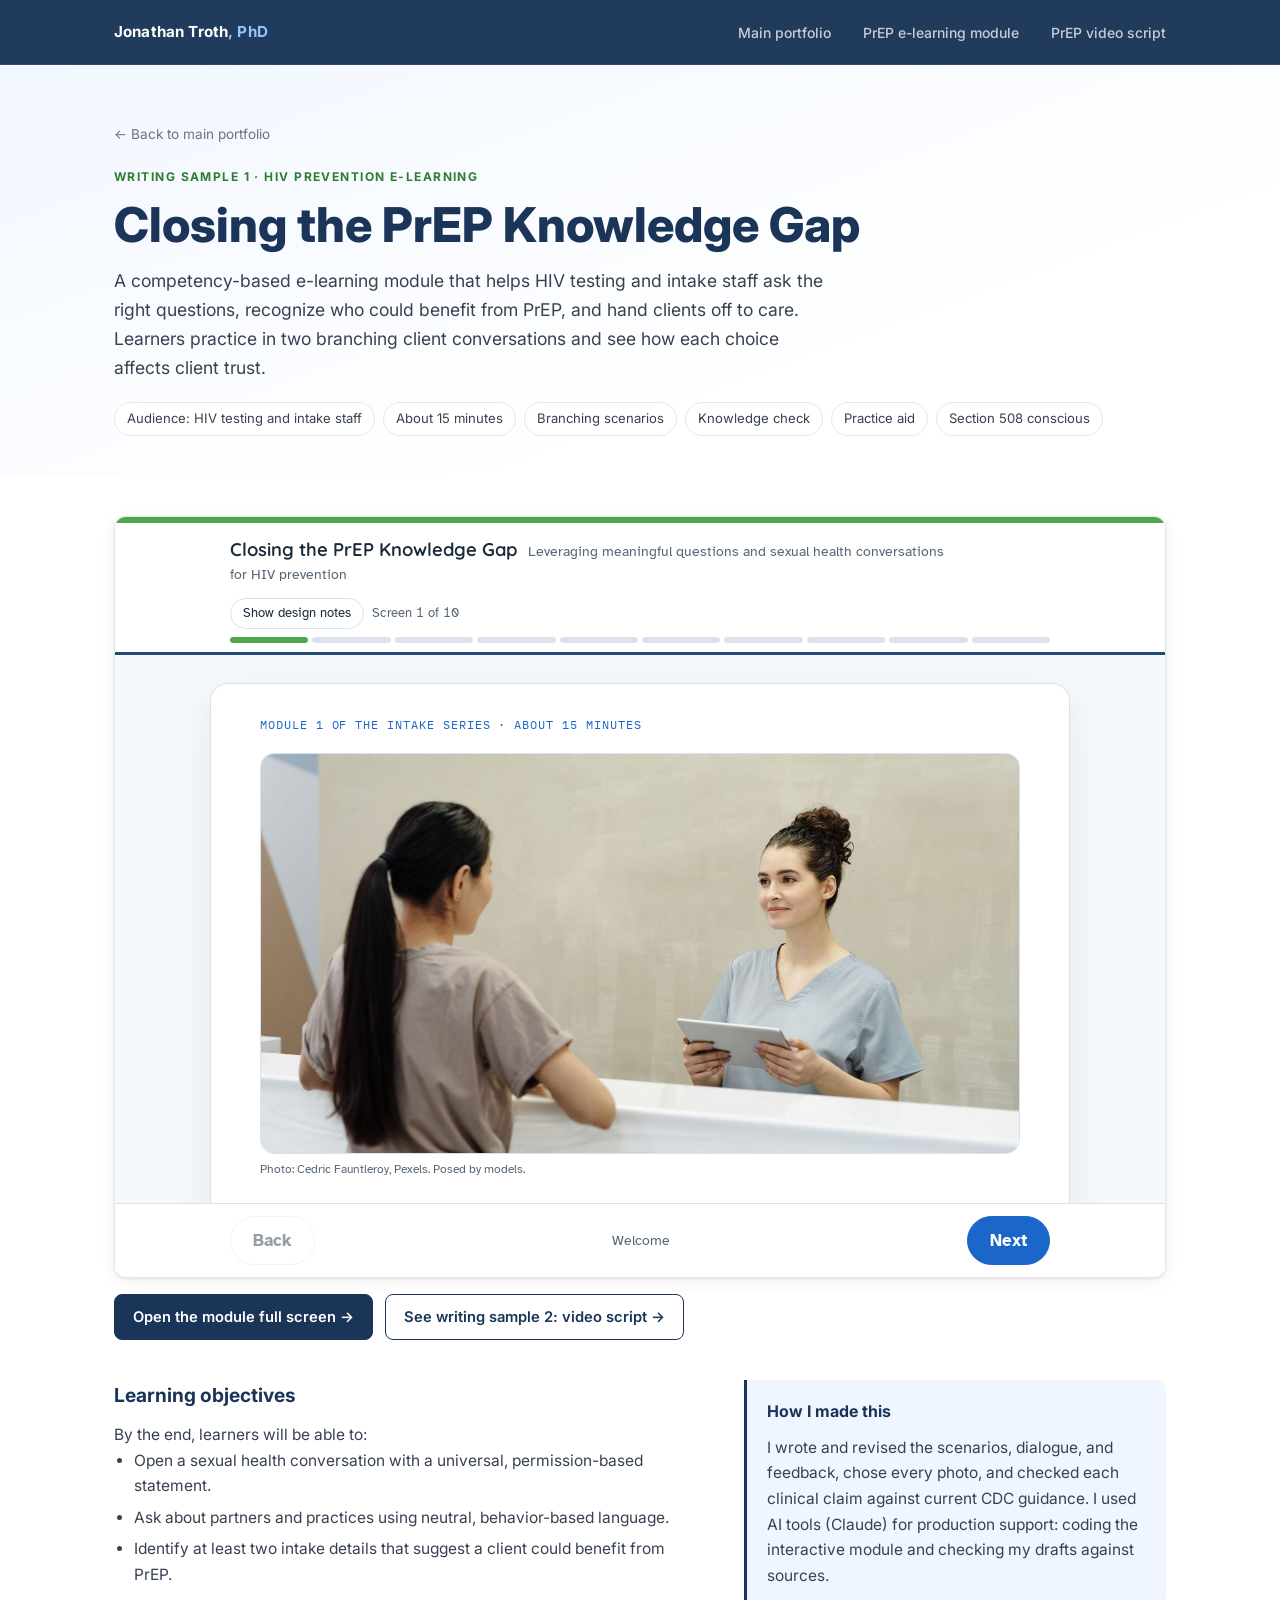
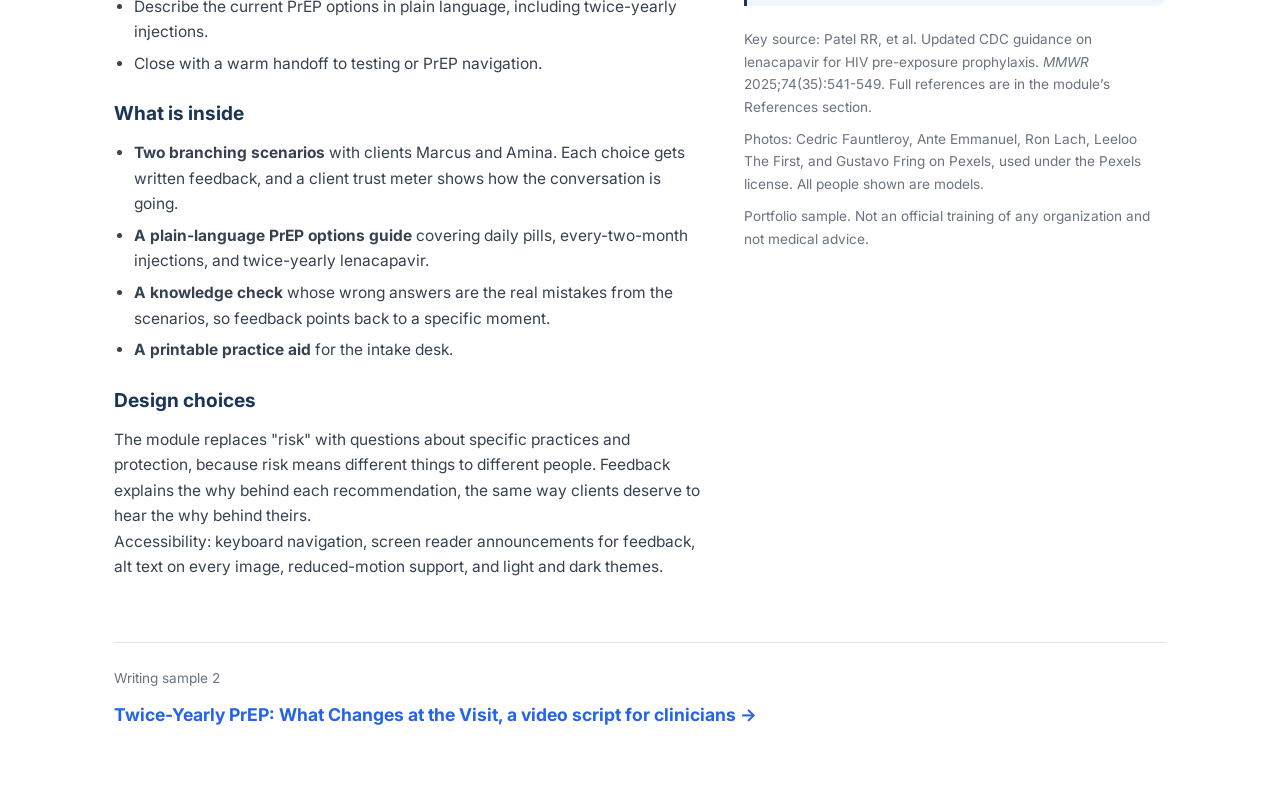
==== prep-module/index.html @ f5757226 "Add files via upload" ====
<!DOCTYPE html>
<html lang="en">
<head>
<meta charset="UTF-8">
<meta name="viewport" content="width=device-width, initial-scale=1.0">
<meta name="robots" content="noindex">
<title>Closing the PrEP Knowledge Gap | E-Learning Sample | Jonathan Troth, PhD</title>
<meta name="description" content="Competency-based e-learning module for HIV testing and intake staff on sexual health conversations and PrEP, written by Jonathan Troth, PhD.">
<link rel="preconnect" href="https://fonts.googleapis.com">
<link href="https://fonts.googleapis.com/css2?family=Inter:wght@400;500;600;700;800&display=swap" rel="stylesheet">
<link rel="stylesheet" href="../style.css">
<style>
.s-hero{padding:120px 0 40px;background:linear-gradient(160deg,var(--blue-pale) 0%,#fff 70%)}
.s-back{display:inline-flex;gap:6px;font-size:.85rem;color:var(--ink-lt);margin-bottom:22px}
.s-eyebrow{font-size:.75rem;font-weight:700;letter-spacing:.12em;text-transform:uppercase;color:#2e7d32;margin-bottom:10px}
.s-title{font-size:clamp(1.9rem,4.5vw,3rem);font-weight:800;color:var(--navy);line-height:1.15;margin-bottom:14px}
.s-lede{font-size:1.1rem;color:var(--ink-mid);max-width:720px}
.s-meta{display:flex;flex-wrap:wrap;gap:8px;margin-top:20px}
.s-meta span{background:#fff;border:1px solid var(--rule);border-radius:999px;padding:5px 12px;font-size:.82rem;color:var(--ink-mid)}
.s-main{padding:40px 0 80px}
.s-frame{border:1px solid var(--rule);border-radius:12px;overflow:hidden;box-shadow:var(--shadow);background:#fff}
.s-frame iframe{display:block;width:100%;height:760px;border:0}
.s-frame video{display:block;width:100%;height:auto;background:#000}
.s-actions{display:flex;flex-wrap:wrap;gap:12px;margin:16px 0 40px}
.s-btn{display:inline-block;padding:10px 18px;border-radius:8px;font-weight:600;font-size:.92rem;border:1px solid var(--navy);color:var(--navy)}
.s-btn.primary{background:var(--navy);color:#fff}
.s-btn:hover{text-decoration:none;opacity:.9}
.s-grid{display:grid;grid-template-columns:1.4fr 1fr;gap:40px}
.s-grid h2{font-size:1.2rem;color:var(--navy);margin:0 0 10px}
.s-grid p,.s-grid li{color:var(--ink-mid);font-size:.97rem}
.s-grid ul{padding-left:20px;margin-bottom:22px}
.s-grid li{margin-bottom:6px}
.s-block{margin-bottom:22px}
.s-note{background:var(--blue-pale);border-left:3px solid var(--navy);border-radius:0 10px 10px 0;padding:18px 20px;margin-bottom:22px}
.s-note h2{font-size:1rem}
.s-small{font-size:.85rem!important;color:var(--ink-lt)!important;margin-bottom:10px}
.s-next{margin-top:40px;padding-top:24px;border-top:1px solid var(--rule)}
@media(max-width:820px){.s-grid{grid-template-columns:1fr;gap:8px}.s-frame iframe{height:640px}.s-hero{padding-top:96px}}
</style>
</head>
<body>
<nav id="nav" role="navigation" aria-label="Main navigation">
  <div class="container nav-inner">
    <a href="../index.html" class="nav-logo">Jonathan Troth<span>, PhD</span></a>
    <ul class="nav-links" role="list">
      <li><a href="../index.html">Main portfolio</a></li>
      <li><a href="../prep-module/">PrEP e-learning module</a></li>
      <li><a href="../prep-video/">PrEP video script</a></li>
    </ul>
  </div>
</nav>
<header class="s-hero">
  <div class="container">
    <a href="../index.html" class="s-back">&larr; Back to main portfolio</a>
    <p class="s-eyebrow">Writing sample 1 &middot; HIV prevention e-learning</p>
    <h1 class="s-title">Closing the PrEP Knowledge Gap</h1>
    <p class="s-lede">A competency-based e-learning module that helps HIV testing and intake staff ask the right questions, recognize who could benefit from PrEP, and hand clients off to care. Learners practice in two branching client conversations and see how each choice affects client trust.</p>
    <div class="s-meta"><span>Audience: HIV testing and intake staff</span><span>About 15 minutes</span><span>Branching scenarios</span><span>Knowledge check</span><span>Practice aid</span><span>Section 508 conscious</span></div>
  </div>
</header>
<main class="s-main">
  <div class="container">
    <div class="s-frame"><iframe src="module.html" title="Closing the PrEP Knowledge Gap, interactive e-learning module" loading="lazy"></iframe></div>
    <div class="s-actions"><a class="s-btn primary" href="module.html" target="_blank" rel="noopener">Open the module full screen &rarr;</a><a class="s-btn" href="../prep-video/">See writing sample 2: video script &rarr;</a></div>
    <div class="s-grid">
      <div><div class="s-block"><h2>Learning objectives</h2><p>By the end, learners will be able to:</p><ul>
<li>Open a sexual health conversation with a universal, permission-based statement.</li>
<li>Ask about partners and practices using neutral, behavior-based language.</li>
<li>Identify at least two intake details that suggest a client could benefit from PrEP.</li>
<li>Describe the current PrEP options in plain language, including twice-yearly injections.</li>
<li>Close with a warm handoff to testing or PrEP navigation.</li></ul></div>
<div class="s-block"><h2>What is inside</h2><ul>
<li><strong>Two branching scenarios</strong> with clients Marcus and Amina. Each choice gets written feedback, and a client trust meter shows how the conversation is going.</li>
<li><strong>A plain-language PrEP options guide</strong> covering daily pills, every-two-month injections, and twice-yearly lenacapavir.</li>
<li><strong>A knowledge check</strong> whose wrong answers are the real mistakes from the scenarios, so feedback points back to a specific moment.</li>
<li><strong>A printable practice aid</strong> for the intake desk.</li></ul></div>
<div class="s-block"><h2>Design choices</h2><p>The module replaces "risk" with questions about specific practices and protection, because risk means different things to different people. Feedback explains the why behind each recommendation, the same way clients deserve to hear the why behind theirs.</p>
<p>Accessibility: keyboard navigation, screen reader announcements for feedback, alt text on every image, reduced-motion support, and light and dark themes.</p></div></div>
      <div><div class="s-note"><h2>How I made this</h2><p>I wrote and revised the scenarios, dialogue, and feedback, chose every photo, and checked each clinical claim against current CDC guidance. I used AI tools (Claude) for production support: coding the interactive module and checking my drafts against sources.</p></div>
<p class="s-small">Key source: Patel RR, et al. Updated CDC guidance on lenacapavir for HIV pre-exposure prophylaxis. <em>MMWR</em> 2025;74(35):541-549. Full references are in the module&rsquo;s References section.</p>
<p class="s-small">Photos: Cedric Fauntleroy, Ante Emmanuel, Ron Lach, Leeloo The First, and Gustavo Fring on Pexels, used under the Pexels license. All people shown are models.</p>
<p class="s-small">Portfolio sample. Not an official training of any organization and not medical advice.</p></div>
    </div>
    <div class="s-next"><p class="s-small">Writing sample 2</p><a href="../prep-video/" style="font-weight:700;font-size:1.1rem">Twice-Yearly PrEP: What Changes at the Visit, a video script for clinicians &rarr;</a></div>
  </div>
</main>
</body>
</html>
---- style.css ----
/* ============================================================
   Brian Jonathan Troth — Portfolio
   style.css
   ============================================================ */

/* --- Reset & Base ----------------------------------------- */
*, *::before, *::after { box-sizing: border-box; margin: 0; padding: 0; }

:root {
  --navy:      #1a3558;
  --blue:      #2563eb;
  --blue-mid:  #1d4ed8;
  --blue-lt:   #dbeafe;
  --blue-pale: #f0f6ff;
  --ink:       #111827;
  --ink-mid:   #374151;
  --ink-lt:    #6b7280;
  --rule:      #e5e7eb;
  --white:     #ffffff;
  --radius:    8px;
  --shadow:    0 1px 3px rgba(0,0,0,.08), 0 4px 16px rgba(0,0,0,.06);
  --shadow-md: 0 4px 12px rgba(0,0,0,.10), 0 12px 32px rgba(0,0,0,.08);
  --transition: .2s ease;
  --font: 'Inter', system-ui, -apple-system, sans-serif;
}

html { scroll-behavior: smooth; font-size: 16px; }

body {
  font-family: var(--font);
  color: var(--ink);
  background: var(--white);
  line-height: 1.65;
  -webkit-font-smoothing: antialiased;
}

img { display: block; max-width: 100%; }
a { color: var(--blue); text-decoration: none; }
a:hover { text-decoration: underline; }

/* --- Layout helpers --------------------------------------- */
.container {
  max-width: 1100px;
  margin: 0 auto;
  padding: 0 24px;
}

section { padding: 96px 0; }
section:nth-child(even) { background: var(--blue-pale); }

.section-label {
  font-size: .75rem;
  font-weight: 700;
  letter-spacing: .12em;
  text-transform: uppercase;
  color: var(--blue);
  margin-bottom: 12px;
}

.section-title {
  font-size: clamp(1.75rem, 3vw, 2.5rem);
  font-weight: 800;
  color: var(--navy);
  line-height: 1.2;
  margin-bottom: 16px;
}

.section-intro {
  font-size: 1.1rem;
  color: var(--ink-mid);
  max-width: 640px;
  margin-bottom: 56px;
}

/* --- Navigation ------------------------------------------- */
#nav {
  position: fixed;
  top: 0; left: 0; right: 0;
  z-index: 100;
  background: rgba(26, 53, 88, .97);
  backdrop-filter: blur(8px);
  -webkit-backdrop-filter: blur(8px);
  border-bottom: 1px solid rgba(255,255,255,.08);
  transition: box-shadow var(--transition);
}

#nav.scrolled { box-shadow: 0 2px 16px rgba(0,0,0,.18); }

.nav-inner {
  display: flex;
  align-items: center;
  justify-content: space-between;
  height: 64px;
}

.nav-logo {
  font-size: .95rem;
  font-weight: 700;
  color: var(--white);
  letter-spacing: .01em;
}
.nav-logo span { color: #93c5fd; }

.nav-links {
  display: flex;
  gap: 32px;
  list-style: none;
}

.nav-links a {
  font-size: .875rem;
  font-weight: 500;
  color: rgba(255,255,255,.75);
  transition: color var(--transition);
}
.nav-links a:hover { color: var(--white); text-decoration: none; }

.nav-cta {
  background: var(--blue);
  color: var(--white) !important;
  padding: 8px 18px;
  border-radius: var(--radius);
  transition: background var(--transition) !important;
}
.nav-cta:hover { background: var(--blue-mid) !important; }

.nav-toggle {
  display: none;
  background: none;
  border: none;
  cursor: pointer;
  padding: 8px;
  flex-direction: column;
  gap: 5px;
}
.nav-toggle span {
  display: block;
  width: 22px; height: 2px;
  background: var(--white);
  border-radius: 2px;
  transition: var(--transition);
}

/* --- Hero ------------------------------------------------- */
#hero {
  min-height: 100vh;
  background: linear-gradient(135deg, #0f1f3d 0%, #1a3558 45%, #1e4a7a 100%);
  display: flex;
  align-items: center;
  padding: 120px 0 80px;
  position: relative;
  overflow: hidden;
}

#hero::before {
  content: '';
  position: absolute;
  inset: 0;
  background:
    radial-gradient(ellipse 60% 60% at 80% 50%, rgba(37,99,235,.18) 0%, transparent 70%),
    radial-gradient(ellipse 40% 40% at 10% 80%, rgba(29,78,216,.12) 0%, transparent 70%);
  pointer-events: none;
}

.hero-inner {
  position: relative;
  max-width: 780px;
}

.hero-eyebrow {
  display: inline-flex;
  align-items: center;
  gap: 8px;
  font-size: .8rem;
  font-weight: 600;
  letter-spacing: .1em;
  text-transform: uppercase;
  color: #93c5fd;
  margin-bottom: 24px;
}
.hero-eyebrow::before {
  content: '';
  display: block;
  width: 32px; height: 2px;
  background: #93c5fd;
  border-radius: 2px;
}

.hero-name {
  font-size: clamp(2.5rem, 6vw, 4.5rem);
  font-weight: 900;
  color: var(--white);
  line-height: 1.05;
  letter-spacing: -.02em;
  margin-bottom: 8px;
}

.hero-credentials {
  font-size: clamp(1rem, 2vw, 1.2rem);
  color: #93c5fd;
  font-weight: 500;
  margin-bottom: 28px;
  letter-spacing: .01em;
}

.hero-tagline {
  font-size: clamp(1.1rem, 2.5vw, 1.5rem);
  font-weight: 300;
  color: rgba(255,255,255,.85);
  line-height: 1.5;
  margin-bottom: 20px;
  max-width: 640px;
}

.hero-tagline strong {
  font-weight: 700;
  color: var(--white);
}

.hero-sub {
  font-size: 1rem;
  color: rgba(255,255,255,.6);
  margin-bottom: 48px;
  max-width: 560px;
}

.hero-actions {
  display: flex;
  gap: 16px;
  flex-wrap: wrap;
}

.btn {
  display: inline-flex;
  align-items: center;
  gap: 8px;
  padding: 14px 28px;
  border-radius: var(--radius);
  font-size: .95rem;
  font-weight: 600;
  cursor: pointer;
  border: none;
  transition: all var(--transition);
  text-decoration: none !important;
}

.btn-primary {
  background: var(--blue);
  color: var(--white);
  box-shadow: 0 4px 14px rgba(37,99,235,.4);
}
.btn-primary:hover {
  background: var(--blue-mid);
  transform: translateY(-1px);
  box-shadow: 0 6px 20px rgba(37,99,235,.5);
}

.btn-ghost {
  background: rgba(255,255,255,.08);
  color: var(--white);
  border: 1px solid rgba(255,255,255,.2);
}
.btn-ghost:hover {
  background: rgba(255,255,255,.14);
  transform: translateY(-1px);
}

.hero-stats {
  display: flex;
  gap: 48px;
  margin-top: 64px;
  padding-top: 40px;
  border-top: 1px solid rgba(255,255,255,.12);
  flex-wrap: wrap;
}

.stat-num {
  font-size: 2rem;
  font-weight: 900;
  color: var(--white);
  line-height: 1;
  margin-bottom: 4px;
}
.stat-num span { color: #93c5fd; }
.stat-label {
  font-size: .8rem;
  color: rgba(255,255,255,.55);
  font-weight: 500;
  text-transform: uppercase;
  letter-spacing: .06em;
}

/* --- About ------------------------------------------------ */
#about .about-grid {
  display: grid;
  grid-template-columns: 1fr 1fr;
  gap: 64px;
  align-items: start;
}

.about-body p {
  color: var(--ink-mid);
  font-size: 1.05rem;
  margin-bottom: 20px;
  line-height: 1.75;
}
.about-body p:last-child { margin-bottom: 0; }

.about-body strong { color: var(--navy); font-weight: 700; }

.about-aside { display: flex; flex-direction: column; gap: 24px; }

.skill-group h4 {
  font-size: .7rem;
  font-weight: 700;
  letter-spacing: .1em;
  text-transform: uppercase;
  color: var(--blue);
  margin-bottom: 12px;
}

.skill-tags {
  display: flex;
  flex-wrap: wrap;
  gap: 8px;
}

.tag {
  background: var(--blue-lt);
  color: var(--navy);
  font-size: .8rem;
  font-weight: 600;
  padding: 5px 12px;
  border-radius: 20px;
}

.cert-list {
  list-style: none;
  display: flex;
  flex-direction: column;
  gap: 10px;
}
.cert-list li {
  display: flex;
  align-items: flex-start;
  gap: 10px;
  font-size: .875rem;
  color: var(--ink-mid);
}
.cert-list li::before {
  content: '✓';
  color: var(--blue);
  font-weight: 700;
  flex-shrink: 0;
  margin-top: 1px;
}

/* --- Portfolio -------------------------------------------- */
#work .filter-bar {
  display: flex;
  gap: 8px;
  flex-wrap: wrap;
  margin-bottom: 40px;
}

.filter-btn {
  background: none;
  border: 1.5px solid var(--rule);
  color: var(--ink-lt);
  font-size: .8rem;
  font-weight: 600;
  padding: 7px 16px;
  border-radius: 20px;
  cursor: pointer;
  transition: all var(--transition);
  font-family: var(--font);
  letter-spacing: .02em;
}
.filter-btn:hover { border-color: var(--blue); color: var(--blue); }
.filter-btn.active {
  background: var(--blue);
  border-color: var(--blue);
  color: var(--white);
}

.work-grid {
  display: grid;
  grid-template-columns: repeat(auto-fill, minmax(320px, 1fr));
  gap: 24px;
}

.work-card {
  background: var(--white);
  border: 1px solid var(--rule);
  border-radius: 12px;
  overflow: hidden;
  transition: all var(--transition);
  display: flex;
  flex-direction: column;
}
.work-card:hover {
  transform: translateY(-4px);
  box-shadow: var(--shadow-md);
  border-color: #bfdbfe;
}

.card-stripe {
  height: 4px;
  background: linear-gradient(90deg, var(--blue), #60a5fa);
}
.card-stripe.health { background: linear-gradient(90deg, #0f766e, #14b8a6); }
.card-stripe.learning { background: linear-gradient(90deg, #7c3aed, #a78bfa); }
.card-stripe.research { background: linear-gradient(90deg, #1d4ed8, #60a5fa); }

.card-body {
  padding: 28px;
  flex: 1;
  display: flex;
  flex-direction: column;
}

.card-category {
  font-size: .7rem;
  font-weight: 700;
  letter-spacing: .1em;
  text-transform: uppercase;
  margin-bottom: 10px;
}
.card-category.health { color: #0f766e; }
.card-category.learning { color: #7c3aed; }
.card-category.research { color: #1d4ed8; }

.card-title {
  font-size: 1.05rem;
  font-weight: 700;
  color: var(--navy);
  margin-bottom: 10px;
  line-height: 1.3;
}

.card-desc {
  font-size: .9rem;
  color: var(--ink-mid);
  line-height: 1.6;
  margin-bottom: 20px;
  flex: 1;
}

.card-outcome {
  background: var(--blue-pale);
  border-left: 3px solid var(--blue);
  padding: 10px 14px;
  border-radius: 0 var(--radius) var(--radius) 0;
  font-size: .8rem;
  color: var(--navy);
  font-weight: 600;
  margin-bottom: 20px;
}
.card-outcome.health { background: #f0fdfa; border-color: #0f766e; color: #134e4a; }
.card-outcome.learning { background: #f5f3ff; border-color: #7c3aed; color: #3b0764; }

.card-link {
  display: inline-flex;
  align-items: center;
  gap: 6px;
  font-size: .85rem;
  font-weight: 600;
  color: var(--blue);
  margin-top: auto;
}
.card-link svg { transition: transform var(--transition); }
.card-link:hover svg { transform: translateX(3px); }
.card-link:hover { text-decoration: none; }

/* --- Publications ----------------------------------------- */
#publications .pub-grid {
  display: grid;
  gap: 16px;
}

.pub-item {
  background: var(--white);
  border: 1px solid var(--rule);
  border-radius: var(--radius);
  padding: 24px 28px;
  display: flex;
  gap: 20px;
  align-items: flex-start;
  transition: all var(--transition);
}
.pub-item:hover { border-color: #bfdbfe; box-shadow: var(--shadow); }

.pub-icon {
  width: 40px; height: 40px;
  background: var(--blue-lt);
  border-radius: 8px;
  display: flex;
  align-items: center;
  justify-content: center;
  flex-shrink: 0;
  color: var(--blue);
}

.pub-content { flex: 1; }

.pub-title {
  font-size: .95rem;
  font-weight: 700;
  color: var(--navy);
  margin-bottom: 4px;
  line-height: 1.4;
}

.pub-meta {
  font-size: .8rem;
  color: var(--ink-lt);
  margin-bottom: 6px;
}

.pub-desc {
  font-size: .875rem;
  color: var(--ink-mid);
  line-height: 1.55;
}

.pub-tag {
  display: inline-block;
  font-size: .7rem;
  font-weight: 700;
  letter-spacing: .06em;
  text-transform: uppercase;
  background: var(--blue-lt);
  color: var(--blue);
  padding: 3px 10px;
  border-radius: 10px;
  margin-top: 8px;
}
.pub-tag.peer { background: #dcfce7; color: #166534; }
.pub-tag.public { background: #fef9c3; color: #854d0e; }

/* --- Experience ------------------------------------------- */
#experience .timeline {
  display: grid;
  gap: 0;
  position: relative;
  padding-left: 32px;
}

#experience .timeline::before {
  content: '';
  position: absolute;
  left: 0; top: 8px; bottom: 8px;
  width: 2px;
  background: linear-gradient(to bottom, var(--blue), #bfdbfe);
  border-radius: 2px;
}

.timeline-item {
  position: relative;
  padding-bottom: 40px;
}
.timeline-item:last-child { padding-bottom: 0; }

.timeline-item::before {
  content: '';
  position: absolute;
  left: -39px; top: 6px;
  width: 14px; height: 14px;
  border-radius: 50%;
  background: var(--blue);
  border: 3px solid var(--white);
  box-shadow: 0 0 0 2px var(--blue);
}

.timeline-date {
  font-size: .75rem;
  font-weight: 700;
  letter-spacing: .08em;
  text-transform: uppercase;
  color: var(--blue);
  margin-bottom: 4px;
}

.timeline-role {
  font-size: 1.05rem;
  font-weight: 700;
  color: var(--navy);
}

.timeline-org {
  font-size: .9rem;
  color: var(--ink-lt);
  margin-bottom: 10px;
}

.timeline-bullets {
  list-style: none;
  display: flex;
  flex-direction: column;
  gap: 6px;
}
.timeline-bullets li {
  font-size: .875rem;
  color: var(--ink-mid);
  padding-left: 16px;
  position: relative;
  line-height: 1.55;
}
.timeline-bullets li::before {
  content: '→';
  position: absolute;
  left: 0;
  color: var(--blue);
  font-size: .75rem;
}

/* --- Contact ---------------------------------------------- */
#contact {
  background: var(--navy);
  padding: 96px 0;
}

#contact .section-label { color: #93c5fd; }
#contact .section-title { color: var(--white); }
#contact .section-intro { color: rgba(255,255,255,.65); }

.contact-grid {
  display: grid;
  grid-template-columns: 1fr 1fr;
  gap: 64px;
  align-items: start;
}

.contact-methods {
  display: flex;
  flex-direction: column;
  gap: 20px;
}

.contact-method {
  display: flex;
  align-items: center;
  gap: 16px;
  color: rgba(255,255,255,.8);
  font-size: .95rem;
  text-decoration: none;
  padding: 16px;
  border-radius: var(--radius);
  border: 1px solid rgba(255,255,255,.1);
  transition: all var(--transition);
}
.contact-method:hover {
  background: rgba(255,255,255,.06);
  border-color: rgba(255,255,255,.2);
  color: var(--white);
  text-decoration: none;
}

.contact-icon {
  width: 40px; height: 40px;
  background: rgba(255,255,255,.08);
  border-radius: 8px;
  display: flex;
  align-items: center;
  justify-content: center;
  flex-shrink: 0;
  color: #93c5fd;
}

.contact-form {
  display: flex;
  flex-direction: column;
  gap: 16px;
}

.form-row { display: grid; grid-template-columns: 1fr 1fr; gap: 16px; }

.form-field {
  display: flex;
  flex-direction: column;
  gap: 6px;
}

.form-field label {
  font-size: .8rem;
  font-weight: 600;
  color: rgba(255,255,255,.55);
  letter-spacing: .04em;
  text-transform: uppercase;
}

.form-field input,
.form-field textarea,
.form-field select {
  background: rgba(255,255,255,.06);
  border: 1px solid rgba(255,255,255,.12);
  border-radius: var(--radius);
  color: var(--white);
  font-size: .95rem;
  font-family: var(--font);
  padding: 12px 16px;
  transition: border-color var(--transition);
  outline: none;
}

.form-field input::placeholder,
.form-field textarea::placeholder {
  color: rgba(255,255,255,.25);
}

.form-field input:focus,
.form-field textarea:focus,
.form-field select:focus {
  border-color: #60a5fa;
}

.form-field textarea { resize: vertical; min-height: 120px; }

.form-field select option { background: var(--navy); color: var(--white); }

/* --- Footer ----------------------------------------------- */
footer {
  background: #0f1f3d;
  padding: 28px 0;
  border-top: 1px solid rgba(255,255,255,.06);
}

.footer-inner {
  display: flex;
  align-items: center;
  justify-content: space-between;
  gap: 16px;
  flex-wrap: wrap;
}

.footer-copy {
  font-size: .8rem;
  color: rgba(255,255,255,.35);
}

.footer-links {
  display: flex;
  gap: 24px;
}
.footer-links a {
  font-size: .8rem;
  color: rgba(255,255,255,.4);
  transition: color var(--transition);
}
.footer-links a:hover { color: rgba(255,255,255,.7); text-decoration: none; }

/* --- Responsive ------------------------------------------- */
@media (max-width: 768px) {
  section { padding: 64px 0; }

  .nav-links { display: none; }
  .nav-links.open {
    display: flex;
    flex-direction: column;
    position: absolute;
    top: 64px; left: 0; right: 0;
    background: rgba(26,53,88,.98);
    padding: 20px 24px;
    gap: 16px;
    border-bottom: 1px solid rgba(255,255,255,.08);
  }
  .nav-toggle { display: flex; }

  #about .about-grid { grid-template-columns: 1fr; gap: 40px; }
  .contact-grid { grid-template-columns: 1fr; gap: 40px; }
  .form-row { grid-template-columns: 1fr; }

  .hero-stats { gap: 28px; }
  .work-grid { grid-template-columns: 1fr; }
}

/* --- Utility ---------------------------------------------- */
.hidden { display: none !important; }

.fade-in {
  opacity: 0;
  transform: translateY(20px);
  transition: opacity .5s ease, transform .5s ease;
}
.fade-in.visible {
  opacity: 1;
  transform: none;
}
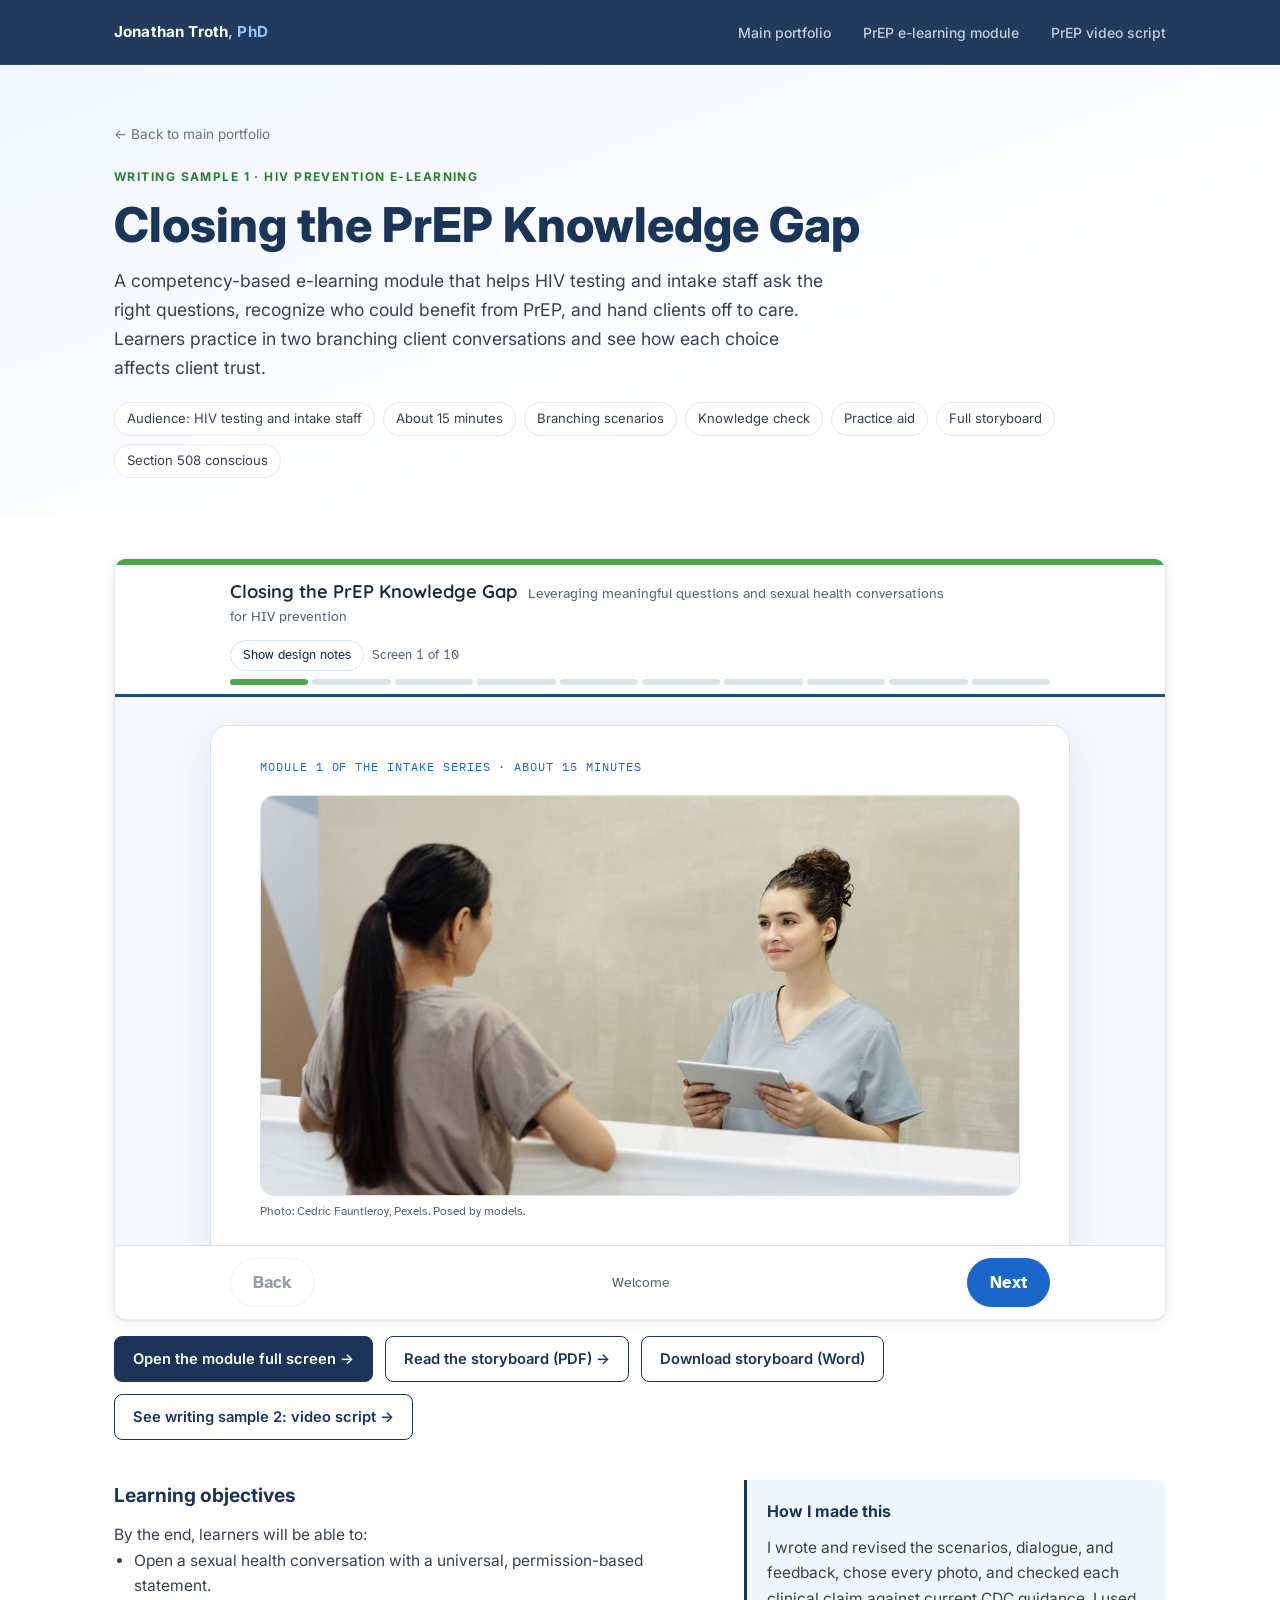
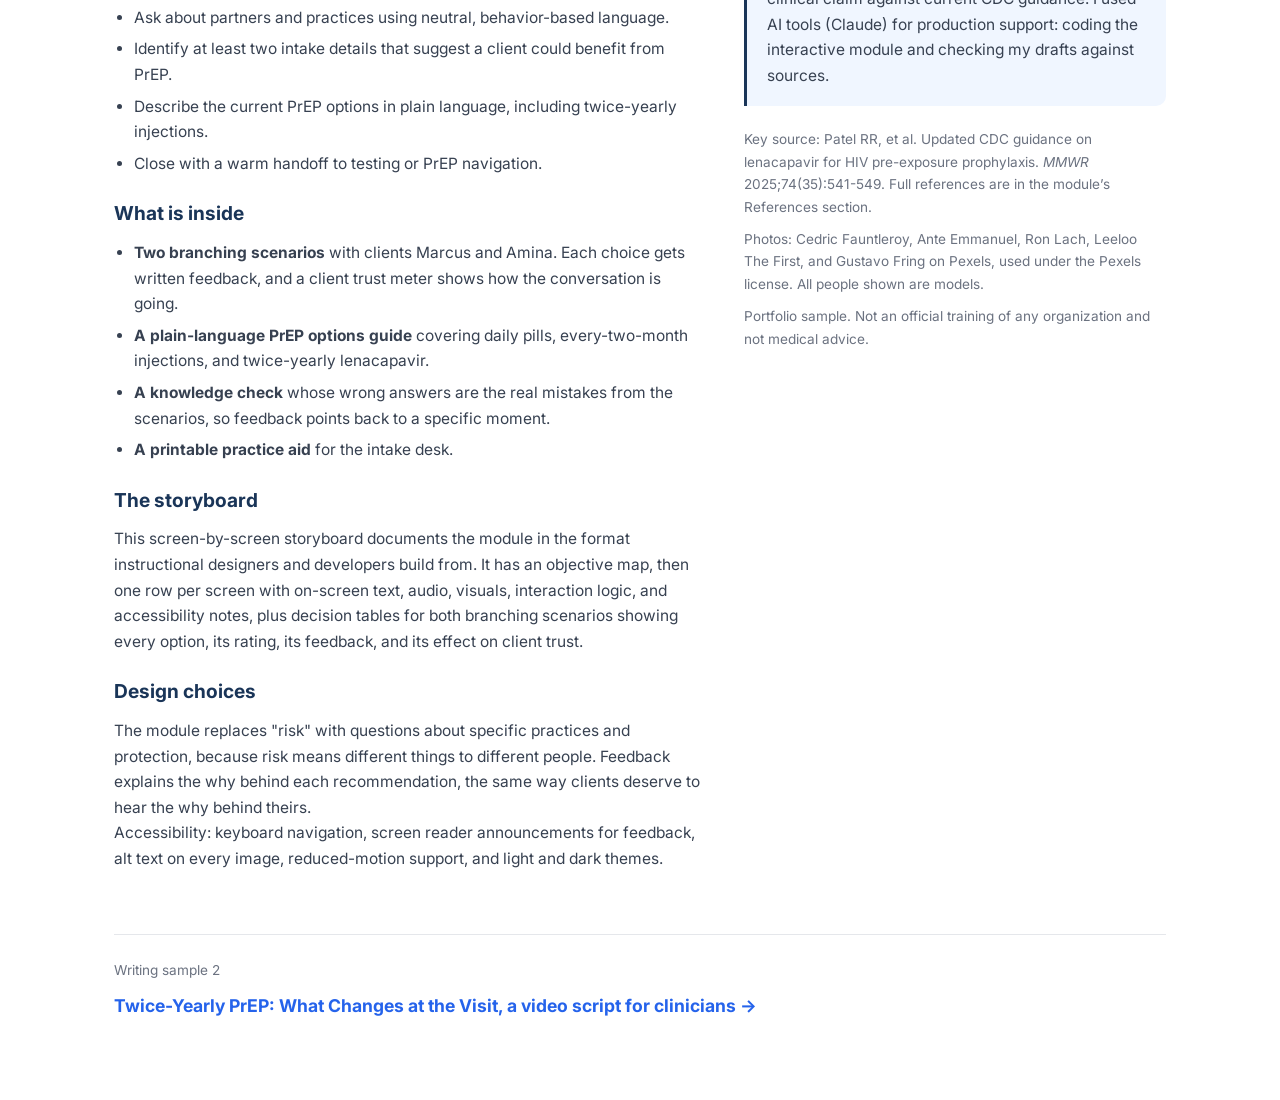
==== commit a796f4b7: "Add files via upload" ====
--- a/prep-module/index.html
+++ b/prep-module/index.html
@@ -55,13 +55,13 @@
     <p class="s-eyebrow">Writing sample 1 &middot; HIV prevention e-learning</p>
     <h1 class="s-title">Closing the PrEP Knowledge Gap</h1>
     <p class="s-lede">A competency-based e-learning module that helps HIV testing and intake staff ask the right questions, recognize who could benefit from PrEP, and hand clients off to care. Learners practice in two branching client conversations and see how each choice affects client trust.</p>
-    <div class="s-meta"><span>Audience: HIV testing and intake staff</span><span>About 15 minutes</span><span>Branching scenarios</span><span>Knowledge check</span><span>Practice aid</span><span>Section 508 conscious</span></div>
+    <div class="s-meta"><span>Audience: HIV testing and intake staff</span><span>About 15 minutes</span><span>Branching scenarios</span><span>Knowledge check</span><span>Practice aid</span><span>Full storyboard</span><span>Section 508 conscious</span></div>
   </div>
 </header>
 <main class="s-main">
   <div class="container">
     <div class="s-frame"><iframe src="module.html" title="Closing the PrEP Knowledge Gap, interactive e-learning module" loading="lazy"></iframe></div>
-    <div class="s-actions"><a class="s-btn primary" href="module.html" target="_blank" rel="noopener">Open the module full screen &rarr;</a><a class="s-btn" href="../prep-video/">See writing sample 2: video script &rarr;</a></div>
+    <div class="s-actions"><a class="s-btn primary" href="module.html" target="_blank" rel="noopener">Open the module full screen &rarr;</a><a class="s-btn" href="Troth_Closing_the_PrEP_Knowledge_Gap_Storyboard.pdf" target="_blank" rel="noopener">Read the storyboard (PDF) &rarr;</a><a class="s-btn" href="Troth_Closing_the_PrEP_Knowledge_Gap_Storyboard.docx">Download storyboard (Word)</a><a class="s-btn" href="../prep-video/">See writing sample 2: video script &rarr;</a></div>
     <div class="s-grid">
       <div><div class="s-block"><h2>Learning objectives</h2><p>By the end, learners will be able to:</p><ul>
 <li>Open a sexual health conversation with a universal, permission-based statement.</li>
@@ -74,7 +74,7 @@
 <li><strong>A plain-language PrEP options guide</strong> covering daily pills, every-two-month injections, and twice-yearly lenacapavir.</li>
 <li><strong>A knowledge check</strong> whose wrong answers are the real mistakes from the scenarios, so feedback points back to a specific moment.</li>
 <li><strong>A printable practice aid</strong> for the intake desk.</li></ul></div>
-<div class="s-block"><h2>Design choices</h2><p>The module replaces "risk" with questions about specific practices and protection, because risk means different things to different people. Feedback explains the why behind each recommendation, the same way clients deserve to hear the why behind theirs.</p>
+<div class="s-block"><h2>The storyboard</h2><p>This screen-by-screen storyboard documents the module in the format instructional designers and developers build from. It has an objective map, then one row per screen with on-screen text, audio, visuals, interaction logic, and accessibility notes, plus decision tables for both branching scenarios showing every option, its rating, its feedback, and its effect on client trust.</p></div><div class="s-block"><h2>Design choices</h2><p>The module replaces "risk" with questions about specific practices and protection, because risk means different things to different people. Feedback explains the why behind each recommendation, the same way clients deserve to hear the why behind theirs.</p>
 <p>Accessibility: keyboard navigation, screen reader announcements for feedback, alt text on every image, reduced-motion support, and light and dark themes.</p></div></div>
       <div><div class="s-note"><h2>How I made this</h2><p>I wrote and revised the scenarios, dialogue, and feedback, chose every photo, and checked each clinical claim against current CDC guidance. I used AI tools (Claude) for production support: coding the interactive module and checking my drafts against sources.</p></div>
 <p class="s-small">Key source: Patel RR, et al. Updated CDC guidance on lenacapavir for HIV pre-exposure prophylaxis. <em>MMWR</em> 2025;74(35):541-549. Full references are in the module&rsquo;s References section.</p>
